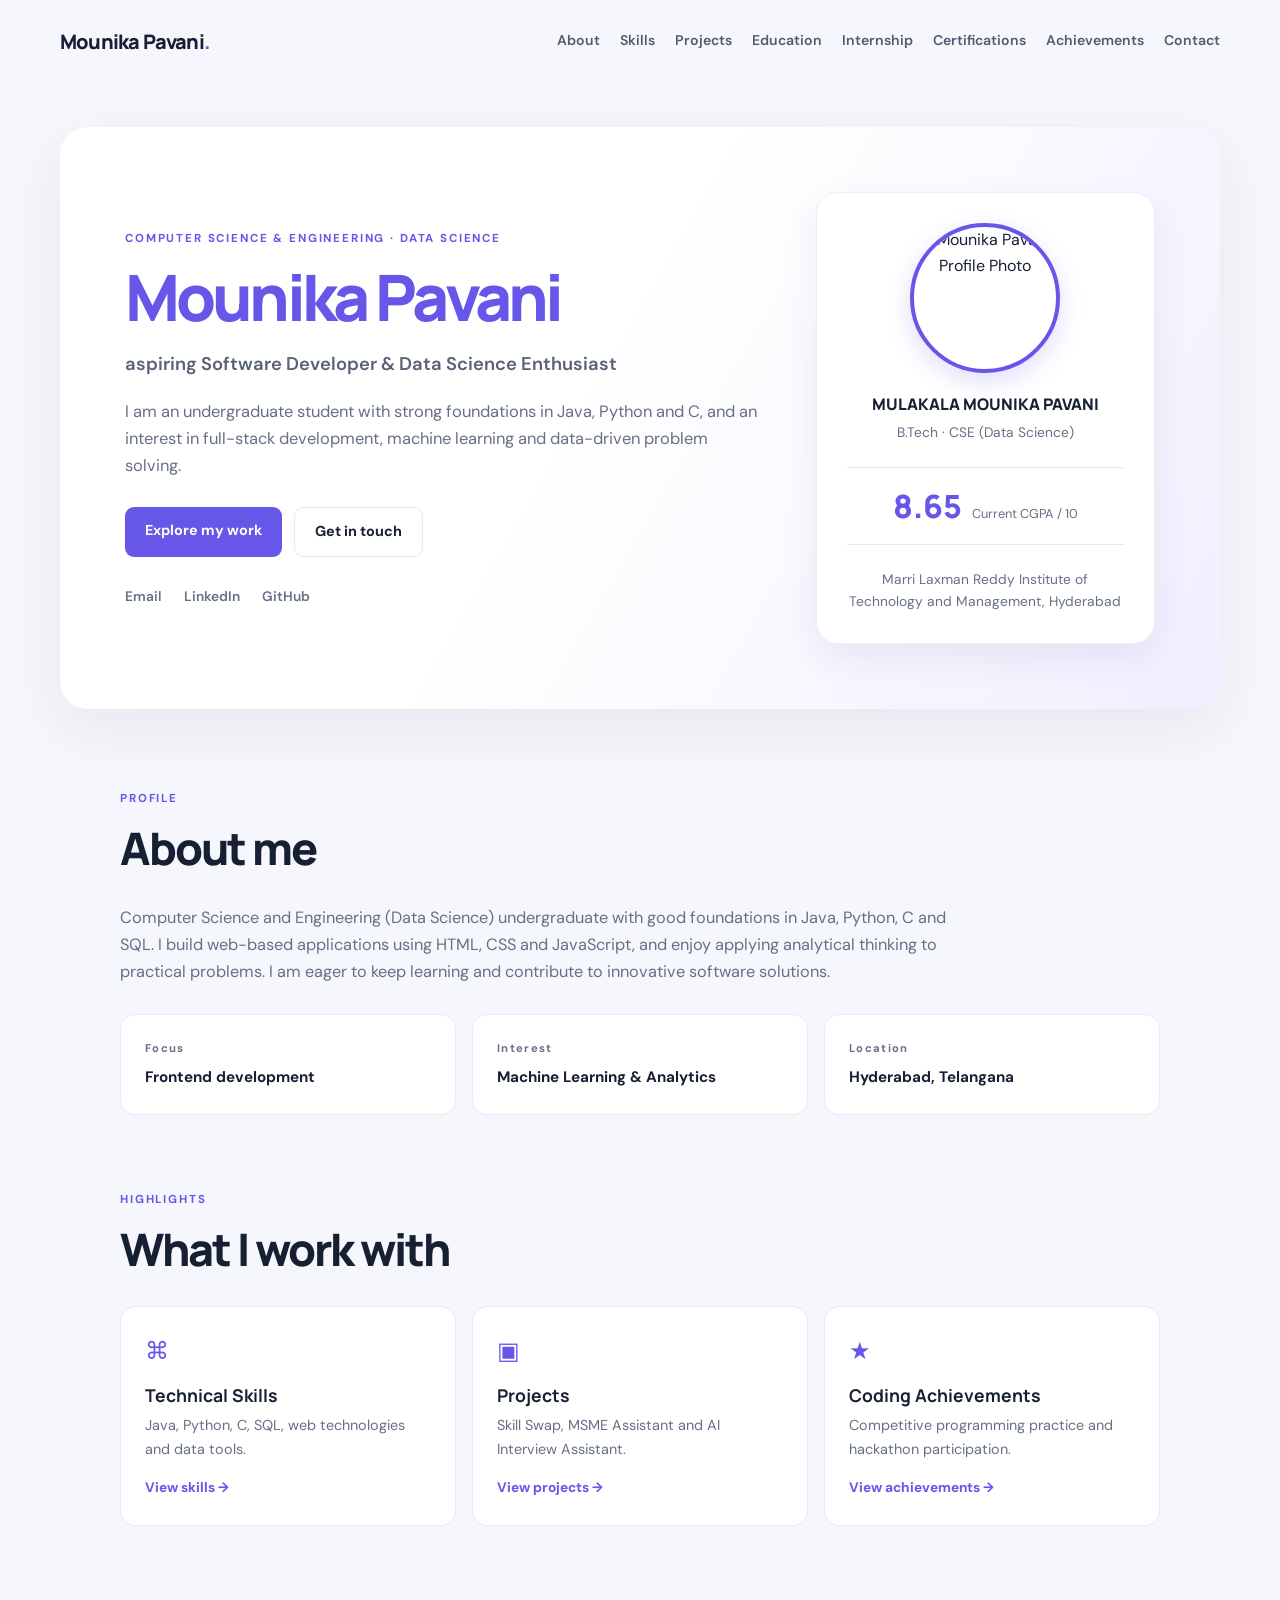
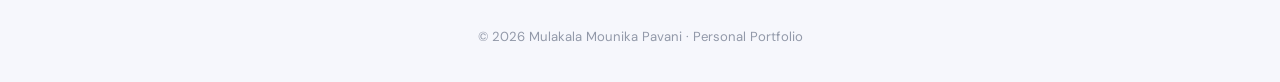
==== index.html @ eeca9e3d "Add files via upload" ====
<!DOCTYPE html>
<html lang="en">
<head>
  <meta charset="UTF-8">
  <meta name="viewport" content="width=device-width, initial-scale=1.0">
  <meta name="description" content="Portfolio of Mounika Pavani Mulakala, Computer Science and Engineering student specializing in Data Science.">
  <title>Mounika Pavani Mulakala | Portfolio</title>
  <link rel="stylesheet" href="style.css">
</head>
<body>
  <header class="site-header">
    <a class="brand" href="index.html">Mounika Pavani<span>.</span></a>
    <button class="menu-toggle" aria-label="Toggle navigation" aria-expanded="false">☰</button>
    
    <nav class="main-nav">
      <a href="#about">About</a><a href="skills.html">Skills</a><a href="projects.html">Projects</a>
      <a href="education.html">Education</a><a href="experience.html">Internship</a>
      <a href="certificates.html">Certifications</a><a href="achivements.html">Achievements</a><a href="contact.html">Contact</a>
    </nav>
  </header>

  <main>
    <section class="hero" id="about">
      <div class="hero-copy">
        <p class="eyebrow">COMPUTER SCIENCE &amp; ENGINEERING · DATA SCIENCE</p>
        <h1> <span>Mounika Pavani</span></h1>
        <h2> aspiring Software Developer &amp; Data Science Enthusiast</h2>
        <p class="lead">I am an undergraduate student with strong foundations in Java, Python and C, and an interest in full-stack development, machine learning and data-driven problem solving.</p>
        <div class="hero-actions">
          <a class="button primary" href="projects.html">Explore my work</a>
          <a class="button secondary" href="contact.html">Get in touch</a>
        </div>
        <div class="quick-links">
          <a href="mailto:mounipavani.02@gmail.com">Email</a>
          <a href="https://www.linkedin.com/in/mulakala-mounika-pavani-38437b303/">LinkedIn</a>
          <a href="https://github.com/mounikapavani">GitHub </a>
        </div>
      </div>
      <aside class="hero-card">
        <div class="profile-image">
        <img src="image/profile.jpeg"
             alt="Mounika Pavani Profile Photo">
    </div>
        <h3>MULAKALA MOUNIKA PAVANI</h3>
        <p>B.Tech · CSE (Data Science)</p>
        <div class="hero-stat"><strong>8.65</strong><span>Current CGPA / 10</span></div>
        <p class="muted">Marri Laxman Reddy Institute of Technology and Management, Hyderabad</p>
      </aside>
    </section>

    <section class="section about-section">
      <div class="section-heading"><p class="eyebrow">PROFILE</p><h2>About me</h2></div>
      <p>Computer Science and Engineering (Data Science) undergraduate with good foundations in Java, Python, C and SQL. I build web-based applications using HTML, CSS and JavaScript, and enjoy applying analytical thinking to practical problems. I am eager to keep learning and contribute to innovative software solutions.</p>
      <div class="info-grid">
        <div class="info-card"><span>Focus</span><strong>Frontend development</strong></div>
        <div class="info-card"><span>Interest</span><strong>Machine Learning &amp; Analytics</strong></div>
        <div class="info-card"><span>Location</span><strong>Hyderabad, Telangana</strong></div>
      </div>
    </section>

    <section class="section">
      <div class="section-heading"><p class="eyebrow">HIGHLIGHTS</p><h2>What I work with</h2></div>
      <div class="highlight-grid">
        <a class="highlight-card" href="skills.html"><span class="card-icon">⌘</span><h3>Technical Skills</h3><p>Java, Python, C, SQL, web technologies and data tools.</p><span class="text-link">View skills →</span></a>
        <a class="highlight-card" href="projects.html"><span class="card-icon">▣</span><h3>Projects</h3><p>Skill Swap, MSME Assistant and AI Interview Assistant.</p><span class="text-link">View projects →</span></a>
        <a class="highlight-card" href="achivements.html"><span class="card-icon">★</span><h3>Coding Achievements</h3><p>Competitive programming practice and hackathon participation.</p><span class="text-link">View achievements →</span></a>
      </div>
    </section>
  </main>
  <footer class="site-footer">© 2026 Mulakala Mounika Pavani · Personal Portfolio</footer>
  <script src="script.js"></script>
</body>
</html>
---- style.css ----
@import url('https://fonts.googleapis.com/css2?family=DM+Sans:wght@400;500;600;700&family=Manrope:wght@400;500;600;700;800&display=swap');

:root {
  --ink: #172033;
  --muted: #667085;
  --accent: #6657e8;
  --accent-dark: #5143ca;
  --surface: #ffffff;
  --line: #e8eaf2;
  --bg: #f6f7fc;
}
* { box-sizing: border-box; margin: 0; padding: 0; }
html { scroll-behavior: smooth; }
body { font-family: "DM Sans", Arial, sans-serif; color: var(--ink); background: var(--bg); line-height: 1.65; }
a { color: inherit; }
.site-header, .page-top { width: min(1160px, calc(100% - 40px)); margin: auto; display: flex; align-items: center; justify-content: space-between; }
.site-header { min-height: 82px; }
.brand { font: 800 1.25rem "Manrope", sans-serif; text-decoration: none; letter-spacing: -.04em; white-space: nowrap; }
.brand span, .hero h1 span { color: var(--accent); }
.main-nav { display: flex; align-items: center; gap: 20px; }
.main-nav a, .back-link { text-decoration: none; font-size: .88rem; font-weight: 600; color: #515b70; }
.main-nav a:hover, .back-link:hover { color: var(--accent); }
.menu-toggle { display: none; border: 0; background: transparent; font-size: 1.6rem; cursor: pointer; color: var(--ink); }
.hero { width: min(1160px, calc(100% - 40px)); margin: 45px auto 80px; padding: 65px; border-radius: 28px; background: linear-gradient(120deg, #fff 45%, #f0efff); display: grid; grid-template-columns: 1.5fr .8fr; gap: 55px; align-items: center; box-shadow: 0 20px 60px rgba(31, 36, 75, .07); }
.eyebrow { color: var(--accent); font-size: .72rem; font-weight: 700; letter-spacing: .16em; margin-bottom: 13px; }
.hero h1 { font: 800 clamp(2.5rem, 5vw, 4.2rem)/1.12 "Manrope", sans-serif; letter-spacing: -.06em; }
.hero h2 { margin-top: 17px; font-size: 1.15rem; font-weight: 600; color: #596176; }
.lead { max-width: 650px; color: var(--muted); margin-top: 18px; font-size: 1.03rem; }
.hero-actions { display: flex; gap: 12px; flex-wrap: wrap; margin-top: 28px; }
.button { padding: 12px 20px; border-radius: 9px; text-decoration: none; font-weight: 700; font-size: .9rem; transition: .2s; }
.primary { background: var(--accent); color: white; }
.primary:hover { background: var(--accent-dark); transform: translateY(-2px); }
.secondary { border: 1px solid var(--line); background: white; }
.secondary:hover { border-color: var(--accent); color: var(--accent); }
.quick-links { display: flex; gap: 22px; margin-top: 28px; flex-wrap: wrap; }
.quick-links a { color: var(--muted); font-size: .86rem; font-weight: 600; text-decoration: none; }
.quick-links a:hover { color: var(--accent); }
.hero-card { background: white; border: 1px solid #eeedf8; border-radius: 22px; padding: 30px; text-align: center; box-shadow: 0 14px 35px rgba(47, 44, 99, .08); }
/* Profile Image */
.profile-image {
    width: 150px;
    height: 150px;
    margin: 0 auto 20px;
    border-radius: 50%;
    overflow: hidden;
    border: 4px solid #6657e8;
    box-shadow: 0 8px 25px rgba(102, 87, 232, 0.20);
}

.profile-image img {
    width: 100%;
    height: 100%;
    object-fit: cover;
    object-position: center;
    display: block;
}
.hero-card h3 { font: 800 1rem "Manrope"; }
.hero-card > p { color: var(--muted); font-size: .86rem; margin-top: 6px; }
.hero-stat { display: flex; justify-content: center; align-items: baseline; gap: 10px; margin: 23px 0; padding: 16px 0; border-top: 1px solid var(--line); border-bottom: 1px solid var(--line); }
.hero-stat strong { font: 800 2rem "Manrope"; color: var(--accent); }
.hero-stat span { font-size: .8rem; color: var(--muted); }
.muted { color: var(--muted); }
.section, .page-shell { width: min(1040px, calc(100% - 40px)); margin: 0 auto 75px; }
.section-heading { margin-bottom: 30px; }
.section-heading h1, .section-heading h2 { font: 800 clamp(2rem, 4vw, 2.8rem)/1.2 "Manrope"; letter-spacing: -.045em; }
.section-heading > p:last-child { margin-top: 10px; }
.about-section > p { max-width: 850px; color: var(--muted); font-size: 1.02rem; }
.info-grid, .highlight-grid, .skill-grid, .achievement-grid, .contact-grid { display: grid; grid-template-columns: repeat(3, 1fr); gap: 16px; margin-top: 28px; }
.info-card, .panel, .highlight-card, .project-card, .timeline-item, .cert-row { background: var(--surface); border: 1px solid var(--line); border-radius: 15px; padding: 24px; }
.info-card span, .contact-label { display: block; color: var(--muted); font-size: .7rem; font-weight: 700; letter-spacing: .12em; margin-bottom: 7px; }
.info-card strong { font-size: .95rem; }
.highlight-card { text-decoration: none; transition: .2s; }
.highlight-card:hover, .panel:hover, .project-card:hover { transform: translateY(-3px); box-shadow: 0 12px 30px rgba(31, 36, 75, .07); }
.card-icon { color: var(--accent); font-size: 1.5rem; }
.highlight-card h3 { margin: 12px 0 7px; font: 700 1.1rem "Manrope"; }
.highlight-card p { color: var(--muted); font-size: .9rem; }
.text-link { display: inline-block; margin-top: 15px; color: var(--accent); font-weight: 700; font-size: .86rem; }
.page-top { min-height: 82px; }
.page-shell { margin-top: 55px; min-height: calc(100vh - 220px); }
.page-shell .section-heading { margin-bottom: 34px; }
.skill-grid { grid-template-columns: repeat(2, 1fr); }
.panel h2, .project-card h2, .timeline-item h2, .cert-row h2 { font: 700 1.15rem "Manrope"; margin-bottom: 12px; }
.tags { display: flex; flex-wrap: wrap; gap: 9px; }
.tags span { background: #f0efff; color: #5143ca; border: 1px solid #e5e2ff; padding: 6px 12px; border-radius: 30px; font-size: .8rem; font-weight: 600; }
.project-list { display: grid; gap: 18px; }
.project-card { padding: 28px; transition: .2s; }
.project-card p, .panel p { color: var(--muted); }
.project-card .tags { margin-top: 18px; }
.project-meta, .timeline-date { color: var(--accent); font-size: .72rem; font-weight: 700; letter-spacing: .12em; margin-bottom: 9px; }
.subheading { color: var(--accent); font-size: .95rem; margin: -5px 0 12px; }
.timeline { display: grid; gap: 18px; }
.timeline-item { border-left: 4px solid var(--accent); }
.timeline-item h3 { color: #596176; font-size: .95rem; font-weight: 600; margin: 5px 0 12px; }
.score { color: var(--accent); font-weight: 700; }
.achievement-grid { grid-template-columns: repeat(2, 1fr); }
.achievement-grid .wide { grid-column: 1 / -1; }
.cert-list { display: grid; gap: 12px; }
.cert-row { display: flex; align-items: center; justify-content: space-between; gap: 20px; }
.cert-row h2 { margin: 0 0 4px; }
.cert-row p, .cert-row > span { color: var(--muted); font-size: .88rem; }
.cert-row > span { white-space: nowrap; color: var(--accent); font-weight: 700; }
.note { margin-top: 25px; color: var(--muted); font-size: .88rem; }
.contact-grid { grid-template-columns: repeat(2, 1fr); }
.contact-card { display: block; text-decoration: none; transition: .2s; }
.contact-card strong { display: block; overflow-wrap: anywhere; }
.contact-card:hover { border-color: var(--accent); }
.site-footer { text-align: center; color: #9299a9; padding: 25px 20px 35px; font-size: .82rem; }
.reveal { opacity: 0; transform: translateY(12px); transition: opacity .5s ease, transform .5s ease; }
.reveal.visible { opacity: 1; transform: translateY(0); }
@media (max-width: 900px) {
  .main-nav { gap: 12px; }
  .main-nav a { font-size: .78rem; }
  .hero { padding: 42px; gap: 28px; }
}
@media (max-width: 700px) {
  .site-header { min-height: 70px; flex-wrap: wrap; position: relative; }
  .menu-toggle { display: block; }
  .main-nav { display: none; width: 100%; padding: 10px 0 20px; flex-direction: column; align-items: flex-start; }
  .main-nav.open { display: flex; }
  .hero { margin-top: 20px; padding: 30px 24px; grid-template-columns: 1fr; }
  .hero-card { max-width: 360px; width: 100%; margin: auto; }
  .info-grid, .highlight-grid, .skill-grid, .achievement-grid, .contact-grid { grid-template-columns: 1fr; }
  .achievement-grid .wide { grid-column: auto; }
  .page-top { min-height: 70px; }
  .page-shell { margin-top: 35px; }
  .cert-row { align-items: flex-start; flex-direction: column; gap: 6px; }
}
@media (prefers-reduced-motion: reduce) {
  *, *::before, *::after { scroll-behavior: auto !important; transition-duration: .01ms !important; animation-duration: .01ms !important; }
}
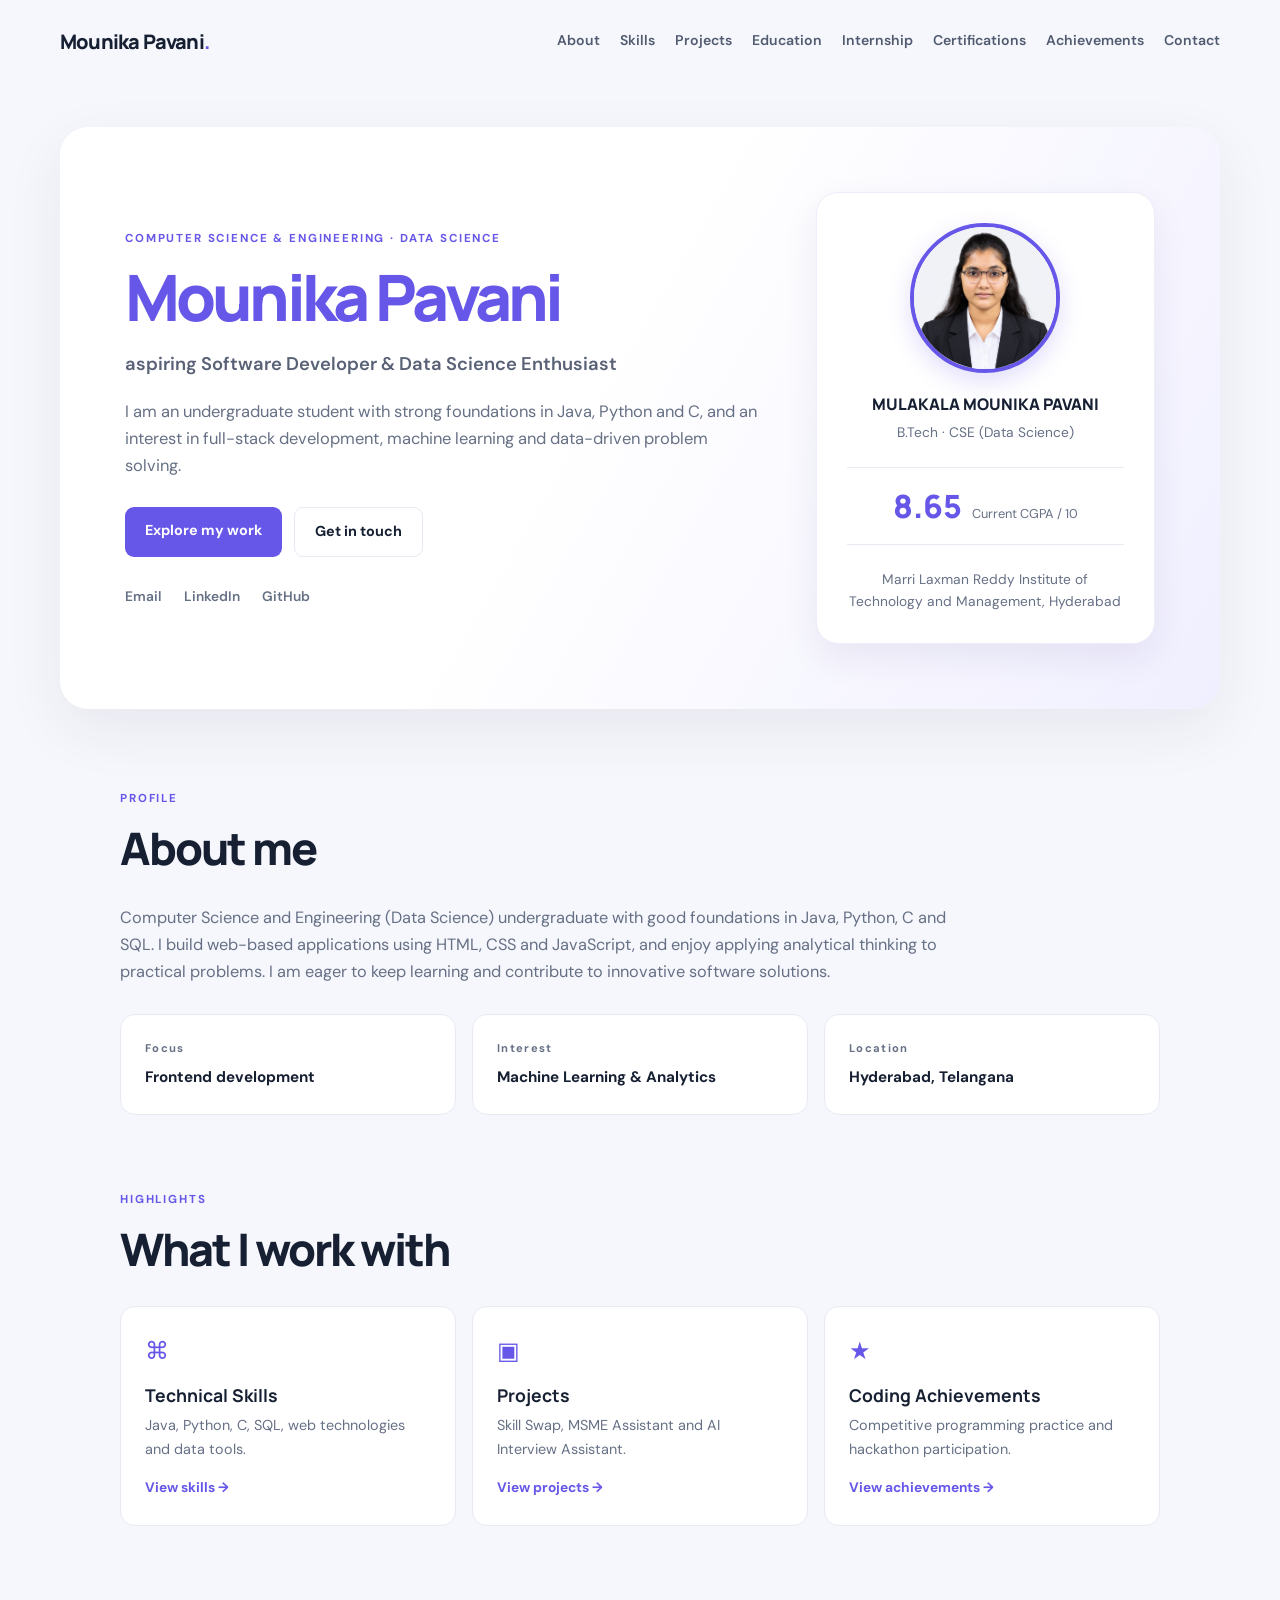
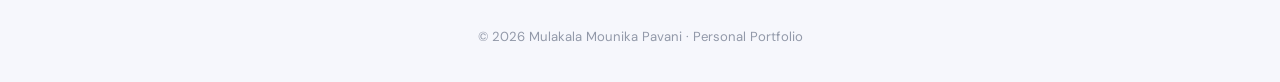
==== commit dad00f96: "Fix image source path for profile image" ====
--- a/index.html
+++ b/index.html
@@ -38,7 +38,7 @@
       </div>
       <aside class="hero-card">
         <div class="profile-image">
-        <img src="image/profile.jpeg"
+        <img src="profile.jpeg"
              alt="Mounika Pavani Profile Photo">
     </div>
         <h3>MULAKALA MOUNIKA PAVANI</h3>
